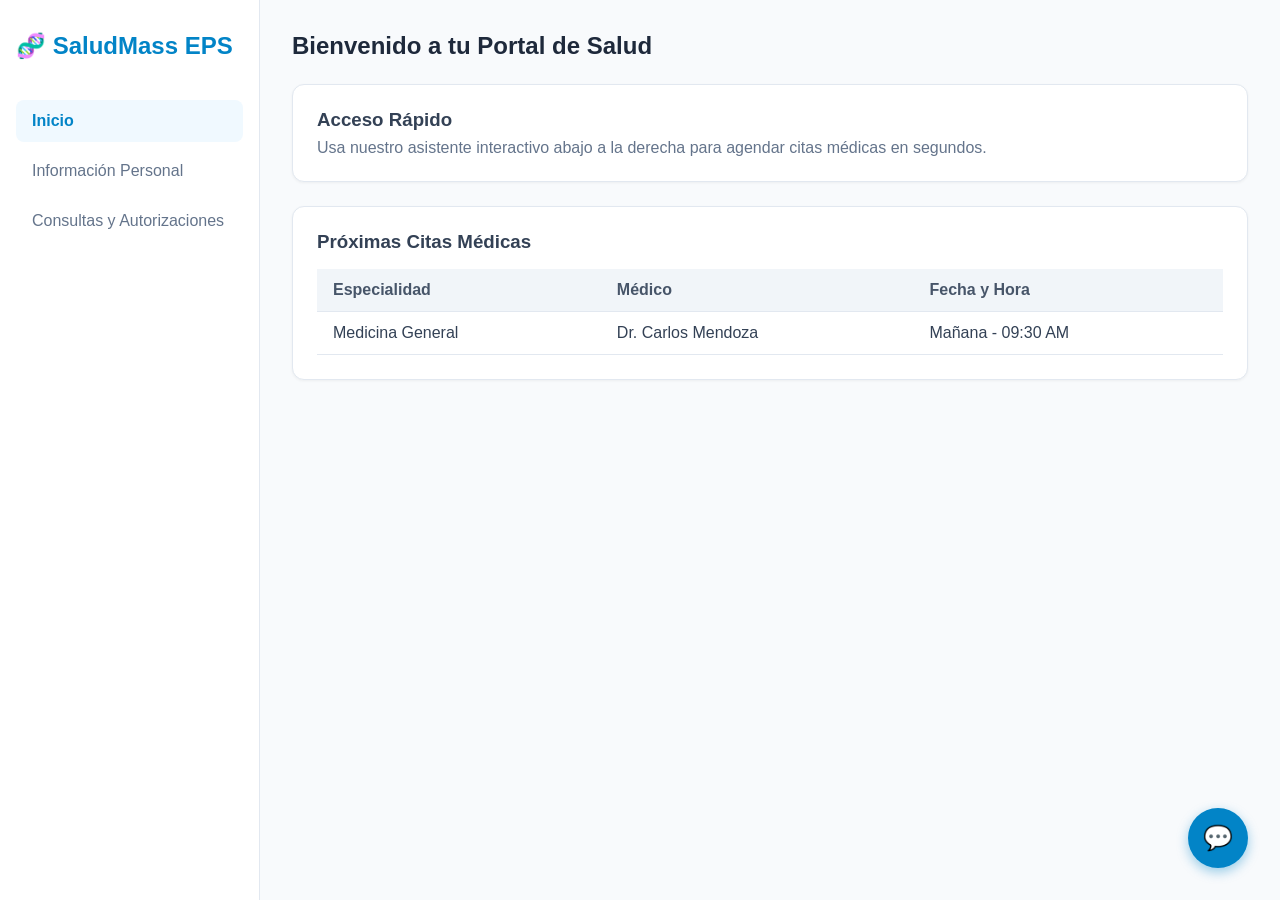
==== index.html @ 015c89e1 "Estructura limpia de SaludMass EPS" ====
<!DOCTYPE html>
<html lang="es">
<head>
    <meta charset="UTF-8">
    <meta name="viewport" content="width=device-width, initial-scale=1.0">
    <title>SaludMass EPS - Portal Contigo</title>
    <link rel="icon" type="image/png" href="logo.png">
    <link rel="stylesheet" href="style.css">
</head>
<body>

    <!-- Panel Lateral -->
    <aside>
        <div class="logo">🧬 SaludMass EPS</div>
        <ul class="nav-tabs">
            <li><button class="nav-btn active" onclick="switchTab('inicio')">Inicio</button></li>
            <li><button class="nav-btn" onclick="switchTab('datos')">Información Personal</button></li>
            <li><button class="nav-btn" onclick="switchTab('consultas')">Consultas y Autorizaciones</button></li>
        </ul>
    </aside>

    <!-- Espacio de Módulos -->
    <main>
        <!-- Módulo de Inicio -->
        <section id="inicio" class="tab-content active">
            <h2>Bienvenido a tu Portal de Salud</h2>
            <div class="card">
                <h3>Acceso Rápido</h3>
                <p style="margin-top: 0.5rem; color: #64748b;">Usa nuestro asistente interactivo abajo a la derecha para agendar citas médicas en segundos.</p>
            </div>
            <div class="card">
                <h3>Próximas Citas Médicas</h3>
                <table id="citas-table">
                    <thead>
                        <tr>
                            <th>Especialidad</th>
                            <th>Médico</th>
                            <th>Fecha y Hora</th>
                        </tr>
                    </thead>
                    <tbody>
                        <tr>
                            <td>Medicina General</td>
                            <td>Dr. Carlos Mendoza</td>
                            <td>Mañana - 09:30 AM</td>
                        </tr>
                    </tbody>
                </table>
            </div>
        </section>

        <!-- Módulo de Información Personal -->
        <section id="datos" class="tab-content">
            <h2>Información Personal del Afiliado</h2>
            <div class="card grid-2">
                <div class="info-group"><label>Nombre Completo</label><p>Juan Sebastián Gómez</p></div>
                <div class="info-group"><label>Documento de Identidad</label><p>CC 1.023.456.789</p></div>
                <div class="info-group"><label>Tipo de Afiliación</label><p>Cotizante - Régimen Contributivo</p></div>
                <div class="info-group"><label>Estado de Afiliación</label><p style="color: #16a34a; font-weight: bold;">● ACTIVO</p></div>
                <div class="info-group"><label>Grupo de Enfoque</label><p>Plan de Beneficios en Salud (PBS)</p></div>
                <div class="info-group"><label>Ciudad Principal</label><p>Bogotá D.C.</p></div>
            </div>
        </section>

        <!-- Módulo de Consultas -->
        <section id="consultas" class="tab-content">
            <h2>Historial de Órdenes y Autorizaciones</h2>
            <div class="card">
                <table>
                    <thead>
                        <tr>
                            <th>Código</th>
                            <th>Descripción del Servicio / Medicamento</th>
                            <th>Estado</th>
                        </tr>
                    </thead>
                    <tbody>
                        <tr>
                            <td>AUT-9921</td>
                            <td>Examen Automatizado de Estructura de Soporte Óseo</td>
                            <td style="color: #16a34a; font-weight: 600;">Autorizado</td>
                        </tr>
                        <tr>
                            <td>MED-0441</td>
                            <td>Tratamiento Analgésico Modulado (Fórmula Médica)</td>
                            <td style="color: #2563eb; font-weight: 600;">Entregado</td>
                        </tr>
                    </tbody>
                </table>
            </div>
        </section>
    </main>

    <!-- --- COMPONENTE CHATBOT --- -->
    <div id="chatbot-bubble" onclick="toggleChat()">💬</div>

    <div id="chat-window">
        <div class="chat-header">
            <span>Asistente SaludMass</span>
            <button class="close-chat" onclick="toggleChat()">✕</button>
        </div>
        <div class="chat-messages" id="chat-box">
            <div class="msg bot">¡Hola! Bienvenido a **SaludMass EPS**. Soy tu asistente virtual. ¿En qué especialidad deseas agendar tu cita? (Ej: Medicina General, Odontología, Pediatría)</div>
        </div>
        <div class="chat-input-area">
            <input type="text" id="user-input" placeholder="Escribe aquí tu respuesta..." onkeypress="handleKeyPress(event)">
            <button onclick="sendMessage()">Enviar</button>
        </div>
    </div>

    <script src="script.js" defer></script>
</body>
</html>
---- style.css ----
:root {
            --primary: #0284c7;
            --primary-dark: #0369a1;
            --secondary: #0ea5e9;
            --bg-light: #f8fafc;
            --text-main: #334155;
            --border-color: #e2e8f0;
        }

        * {
            box-sizing: border-box;
            margin: 0;
            padding: 0;
            font-family: 'Segoe UI', Tahoma, Geneva, Verdana, sans-serif;
        }

        body {
            background-color: var(--bg-light);
            color: var(--text-main);
            display: flex;
            height: 100vh;
            overflow: hidden;
        }

        /* Sidebar Navegación */
        aside {
            width: 260px;
            background-color: white;
            border-right: 1px solid var(--border-color);
            display: flex;
            flex-direction: column;
            padding: 2rem 1rem;
        }

        .logo {
            font-size: 1.5rem;
            font-weight: bold;
            color: var(--primary);
            margin-bottom: 2.5rem;
            display: flex;
            align-items: center;
            gap: 0.5rem;
        }

        .nav-tabs {
            list-style: none;
            display: flex;
            flex-direction: column;
            gap: 0.5rem;
        }

        .nav-btn {
            width: 100%;
            padding: 0.75rem 1rem;
            text-align: left;
            background: none;
            border: none;
            border-radius: 0.5rem;
            cursor: pointer;
            font-size: 1rem;
            color: #64748b;
            transition: all 0.2s;
        }

        .nav-btn.active, .nav-btn:hover {
            background-color: #f0f9ff;
            color: var(--primary);
            font-weight: 600;
        }

        /* Contenedor Principal */
        main {
            flex-1: 1;
            width: calc(100% - 260px);
            padding: 2rem;
            overflow-y: auto;
            position: relative;
        }

        .tab-content {
            display: none;
            max-width: 1000px;
            margin: 0 auto;
        }

        .tab-content.active {
            display: block;
        }

        h2 {
            margin-bottom: 1.5rem;
            color: #1e293b;
        }

        /* Tarjetas de Información */
        .card {
            background: white;
            border-radius: 0.75rem;
            padding: 1.5rem;
            border: 1px solid var(--border-color);
            margin-bottom: 1.5rem;
            box-shadow: 0 1px 3px rgba(0,0,0,0.05);
        }

        .grid-2 {
            display: grid;
            grid-template-columns: 1fr 1fr;
            gap: 1.5rem;
        }

        .info-group {
            margin-bottom: 1rem;
        }

        .info-group label {
            font-size: 0.85rem;
            color: #64748b;
            display: block;
            margin-bottom: 0.25rem;
        }

        .info-group p {
            font-weight: 500;
            color: #1e293b;
        }

        /* Tablas */
        table {
            width: 100%;
            border-collapse: collapse;
            margin-top: 1rem;
        }

        th, td {
            padding: 0.75rem 1rem;
            text-align: left;
            border-bottom: 1px solid var(--border-color);
        }

        th {
            background-color: #f1f5f9;
            color: #475569;
            font-weight: 600;
        }

        /* --- CHATBOT INTERACTIVO UI --- */
        #chatbot-bubble {
            position: fixed;
            bottom: 2rem;
            right: 2rem;
            width: 60px;
            height: 60px;
            background-color: var(--primary);
            border-radius: 50%;
            display: flex;
            align-items: center;
            justify-content: center;
            color: white;
            font-size: 1.5rem;
            cursor: pointer;
            box-shadow: 0 4px 12px rgba(2, 132, 199, 0.4);
            transition: transform 0.2s;
        }

        #chatbot-bubble:hover {
            transform: scale(1.05);
        }

        #chat-window {
            position: fixed;
            bottom: 5.5rem;
            right: 2rem;
            width: 360px;
            height: 500px;
            background: white;
            border-radius: 1rem;
            box-shadow: 0 10px 25px rgba(0,0,0,0.1);
            display: flex;
            flex-direction: column;
            border: 1px solid var(--border-color);
            z-index: 1000;
            transform: translateY(20px);
            opacity: 0;
            pointer-events: none;
            transition: all 0.3s cubic-bezier(0.16, 1, 0.3, 1);
        }

        #chat-window.open {
            transform: translateY(0);
            opacity: 1;
            pointer-events: auto;
        }

        .chat-header {
            background-color: var(--primary);
            color: white;
            padding: 1rem;
            border-top-left-radius: 1rem;
            border-top-right-radius: 1rem;
            font-weight: bold;
            display: flex;
            justify-content: space-between;
            align-items: center;
        }

        .close-chat {
            background: none;
            border: none;
            color: white;
            font-size: 1.2rem;
            cursor: pointer;
        }

        .chat-messages {
            flex-1: 1;
            padding: 1rem;
            overflow-y: auto;
            display: flex;
            flex-direction: column;
            gap: 0.75rem;
            background-color: #f8fafc;
        }

        .msg {
            max-width: 85%;
            padding: 0.65rem 0.85rem;
            border-radius: 0.75rem;
            font-size: 0.9rem;
            line-height: 1.4;
        }

        .msg.bot {
            background-color: white;
            align-self: flex-start;
            border-left: 4px solid var(--primary);
            box-shadow: 0 1px 2px rgba(0,0,0,0.05);
        }

        .msg.user {
            background-color: var(--primary);
            color: white;
            align-self: flex-end;
        }

        .chat-input-area {
            padding: 0.75rem;
            border-top: 1px solid var(--border-color);
            display: flex;
            gap: 0.5rem;
            background: white;
            border-bottom-left-radius: 1rem;
            border-bottom-right-radius: 1rem;
        }

        .chat-input-area input {
            flex: 1;
            padding: 0.5rem 0.75rem;
            border: 1px solid var(--border-color);
            border-radius: 0.375rem;
            outline: none;
        }

        .chat-input-area button {
            background-color: var(--primary);
            color: white;
            border: none;
            padding: 0.5rem 1rem;
            border-radius: 0.375rem;
            cursor: pointer;
        }
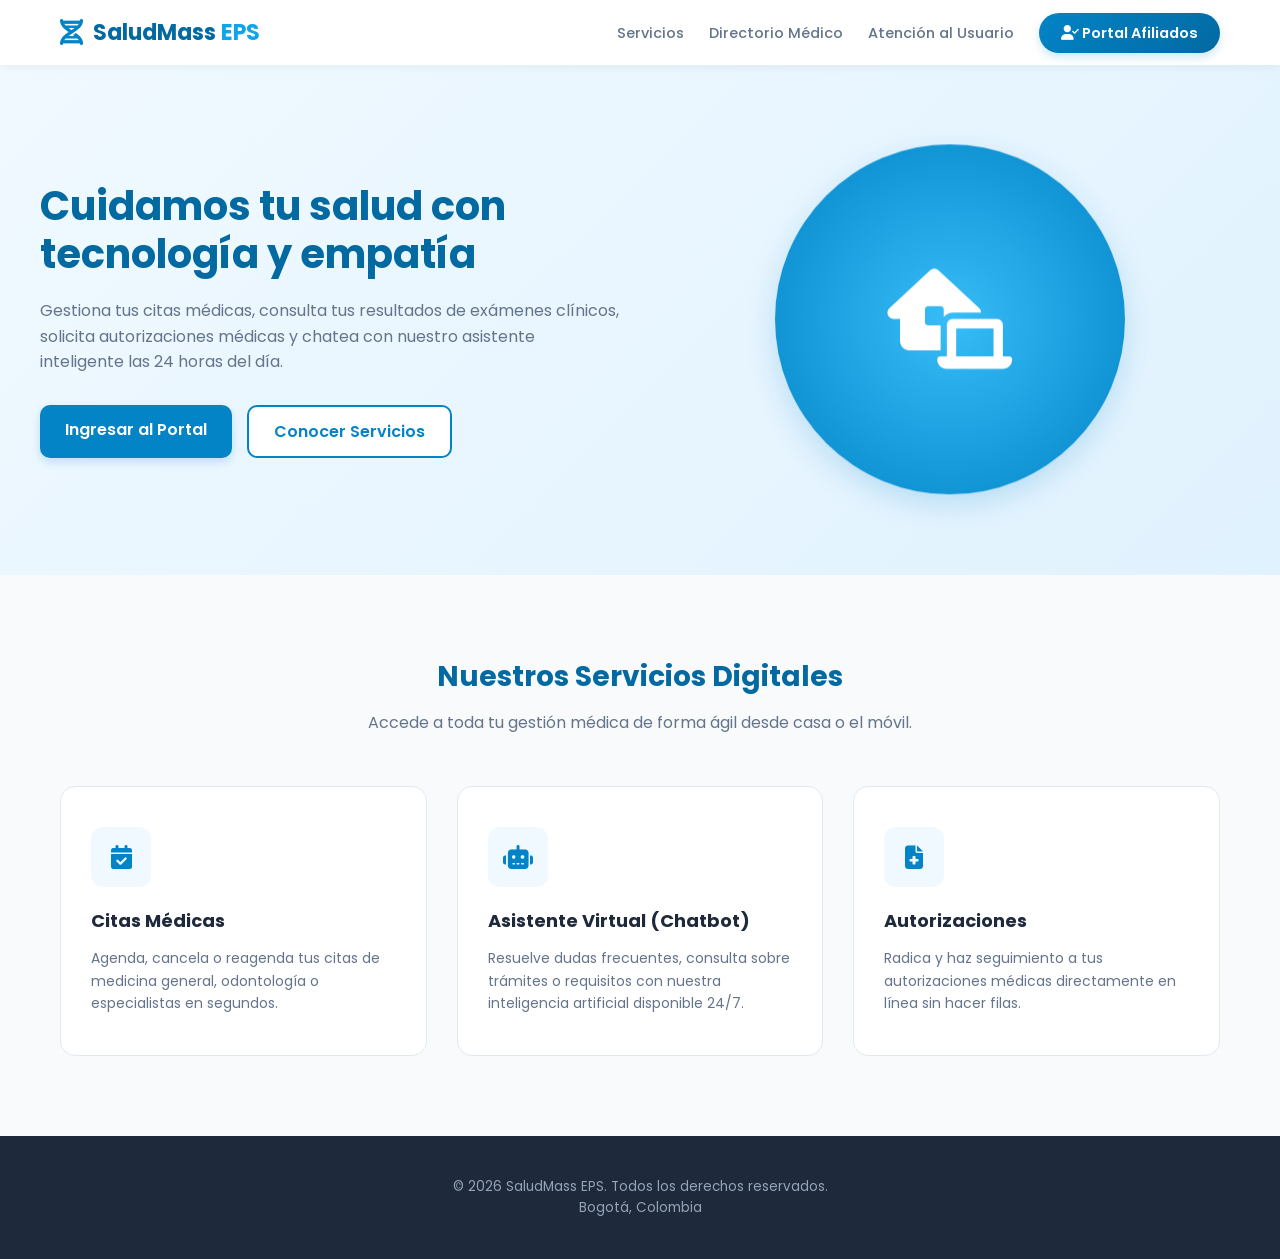
==== commit f9b79bee: "Landing Page" ====
--- a/index.html
+++ b/index.html
@@ -1,113 +1,10 @@
 <!DOCTYPE html>
-<html lang="es">
+<html>
 <head>
-    <meta charset="UTF-8">
-    <meta name="viewport" content="width=device-width, initial-scale=1.0">
-    <title>SaludMass EPS - Portal Contigo</title>
-    <link rel="icon" type="image/png" href="logo.png">
-    <link rel="stylesheet" href="style.css">
+    <meta http-equiv="refresh" content="0; url=html/saludmass.html">
+    <title>Cargando SaludMass EPS...</title>
 </head>
 <body>
-
-    <!-- Panel Lateral -->
-    <aside>
-        <div class="logo">🧬 SaludMass EPS</div>
-        <ul class="nav-tabs">
-            <li><button class="nav-btn active" onclick="switchTab('inicio')">Inicio</button></li>
-            <li><button class="nav-btn" onclick="switchTab('datos')">Información Personal</button></li>
-            <li><button class="nav-btn" onclick="switchTab('consultas')">Consultas y Autorizaciones</button></li>
-        </ul>
-    </aside>
-
-    <!-- Espacio de Módulos -->
-    <main>
-        <!-- Módulo de Inicio -->
-        <section id="inicio" class="tab-content active">
-            <h2>Bienvenido a tu Portal de Salud</h2>
-            <div class="card">
-                <h3>Acceso Rápido</h3>
-                <p style="margin-top: 0.5rem; color: #64748b;">Usa nuestro asistente interactivo abajo a la derecha para agendar citas médicas en segundos.</p>
-            </div>
-            <div class="card">
-                <h3>Próximas Citas Médicas</h3>
-                <table id="citas-table">
-                    <thead>
-                        <tr>
-                            <th>Especialidad</th>
-                            <th>Médico</th>
-                            <th>Fecha y Hora</th>
-                        </tr>
-                    </thead>
-                    <tbody>
-                        <tr>
-                            <td>Medicina General</td>
-                            <td>Dr. Carlos Mendoza</td>
-                            <td>Mañana - 09:30 AM</td>
-                        </tr>
-                    </tbody>
-                </table>
-            </div>
-        </section>
-
-        <!-- Módulo de Información Personal -->
-        <section id="datos" class="tab-content">
-            <h2>Información Personal del Afiliado</h2>
-            <div class="card grid-2">
-                <div class="info-group"><label>Nombre Completo</label><p>Juan Sebastián Gómez</p></div>
-                <div class="info-group"><label>Documento de Identidad</label><p>CC 1.023.456.789</p></div>
-                <div class="info-group"><label>Tipo de Afiliación</label><p>Cotizante - Régimen Contributivo</p></div>
-                <div class="info-group"><label>Estado de Afiliación</label><p style="color: #16a34a; font-weight: bold;">● ACTIVO</p></div>
-                <div class="info-group"><label>Grupo de Enfoque</label><p>Plan de Beneficios en Salud (PBS)</p></div>
-                <div class="info-group"><label>Ciudad Principal</label><p>Bogotá D.C.</p></div>
-            </div>
-        </section>
-
-        <!-- Módulo de Consultas -->
-        <section id="consultas" class="tab-content">
-            <h2>Historial de Órdenes y Autorizaciones</h2>
-            <div class="card">
-                <table>
-                    <thead>
-                        <tr>
-                            <th>Código</th>
-                            <th>Descripción del Servicio / Medicamento</th>
-                            <th>Estado</th>
-                        </tr>
-                    </thead>
-                    <tbody>
-                        <tr>
-                            <td>AUT-9921</td>
-                            <td>Examen Automatizado de Estructura de Soporte Óseo</td>
-                            <td style="color: #16a34a; font-weight: 600;">Autorizado</td>
-                        </tr>
-                        <tr>
-                            <td>MED-0441</td>
-                            <td>Tratamiento Analgésico Modulado (Fórmula Médica)</td>
-                            <td style="color: #2563eb; font-weight: 600;">Entregado</td>
-                        </tr>
-                    </tbody>
-                </table>
-            </div>
-        </section>
-    </main>
-
-    <!-- --- COMPONENTE CHATBOT --- -->
-    <div id="chatbot-bubble" onclick="toggleChat()">💬</div>
-
-    <div id="chat-window">
-        <div class="chat-header">
-            <span>Asistente SaludMass</span>
-            <button class="close-chat" onclick="toggleChat()">✕</button>
-        </div>
-        <div class="chat-messages" id="chat-box">
-            <div class="msg bot">¡Hola! Bienvenido a **SaludMass EPS**. Soy tu asistente virtual. ¿En qué especialidad deseas agendar tu cita? (Ej: Medicina General, Odontología, Pediatría)</div>
-        </div>
-        <div class="chat-input-area">
-            <input type="text" id="user-input" placeholder="Escribe aquí tu respuesta..." onkeypress="handleKeyPress(event)">
-            <button onclick="sendMessage()">Enviar</button>
-        </div>
-    </div>
-
-    <script src="script.js" defer></script>
+    <p>Redireccionando al portal...</p>
 </body>
 </html>
